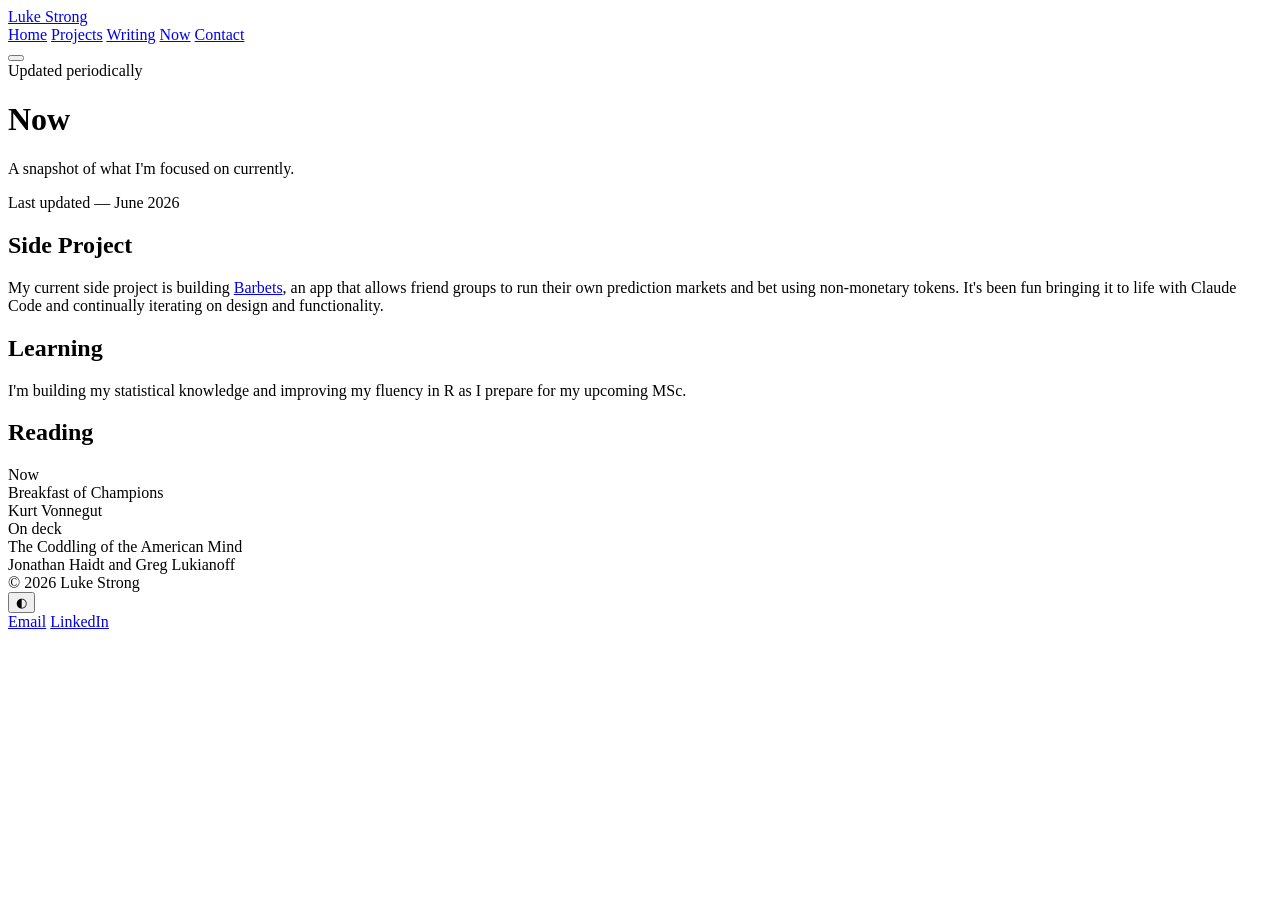
==== now.html @ 13938c28 "Updated what I'm currently working on at the moment" ====
<!DOCTYPE html>
<html lang="en" data-theme="dark">
<head>
  <meta charset="UTF-8" />
  <meta name="viewport" content="width=device-width, initial-scale=1.0" />
  <title>Now — Luke Strong</title>
  <meta name="description" content="What Luke Strong is working on right now — side projects, learning, and reading." />

  <link rel="preconnect" href="https://fonts.googleapis.com" />
  <link rel="preconnect" href="https://fonts.gstatic.com" crossorigin />
  <link href="https://fonts.googleapis.com/css2?family=Fraunces:opsz,wght@9..144,400;9..144,700&family=Source+Serif+4:ital,wght@0,400;0,600;1,400&family=JetBrains+Mono:wght@400;500;700&display=swap" rel="stylesheet" />

  <link rel="stylesheet" href="style.css" />
  <link rel="icon" type="image/svg+xml" href="assets/favicon.svg" />
</head>
<body>

  <nav>
    <div class="nav-inner">
      <a href="index.html" class="nav-name">Luke Strong</a>
      <div class="nav-links">
        <a href="index.html">Home</a>
        <a href="projects.html">Projects</a>
        <a href="writing.html">Writing</a>
        <a href="now.html" class="active">Now</a>
        <a href="contact.html">Contact</a>
      </div>
      <button class="nav-hamburger" id="navHamburger" aria-label="Open menu" aria-expanded="false">
        <span class="hamburger-line"></span>
        <span class="hamburger-line"></span>
        <span class="hamburger-line"></span>
      </button>
    </div>
  </nav>

  <main>
    <div class="container">

      <header class="page-header page-header--borderless">
        <span class="mono-label">Updated periodically</span>
        <h1>Now</h1>
        <p class="page-intro">
          A snapshot of what I'm focused on currently.
        </p>
      </header>

      <div class="now-body">

        <p class="now-meta">Last updated — June 2026</p>

        <section class="now-section">
          <h2>Side Project</h2>
          <p>
            My current side project is building <a href="https://mybarbets.com" target="_blank" rel="noopener noreferrer">Barbets</a>, an app that allows friend groups to run their own prediction markets and bet using non-monetary tokens. It's been fun bringing it to life with Claude Code and continually iterating on design and functionality.
          </p>
        </section>

        <section class="now-section">
          <h2>Learning</h2>
          <p>
            I'm building my statistical knowledge and improving my fluency in R as I
            prepare for my upcoming MSc.
          </p>
        </section>

        <section class="now-section">
          <h2>Reading</h2>

          <div class="now-book">
            <div class="now-book-label">Now</div>
            <div>
              <div class="now-book-title">Breakfast of Champions</div>
              <div class="now-book-author">Kurt Vonnegut</div>
            </div>
          </div>

          <div class="now-book">
            <div class="now-book-label">On deck</div>
            <div>
              <div class="now-book-title">The Coddling of the American Mind</div>
              <div class="now-book-author">Jonathan Haidt and Greg Lukianoff</div>
            </div>
          </div>
        </section>

      </div>
    </div>
  </main>

  <footer>
    <div class="footer-inner">
      <span class="footer-copy">© 2026 Luke Strong</span>
      <div class="footer-right">
        <button class="theme-toggle" id="themeToggle" aria-label="Toggle light/dark mode">◐</button>
        <div class="footer-links">
          <a href="mailto:lukestrong47@gmail.com">Email</a>
          <a href="https://linkedin.com/in/lukestro" target="_blank" rel="noopener">LinkedIn</a>
        </div>
      </div>
    </div>
  </footer>

  <script>
    const html = document.documentElement;
    const stored = localStorage.getItem('theme') || 'dark';
    html.setAttribute('data-theme', stored);

    const themeToggle = document.getElementById('themeToggle');
    themeToggle.textContent = stored === 'dark' ? '◐' : '◑';
    themeToggle.addEventListener('click', () => {
      const next = html.getAttribute('data-theme') === 'dark' ? 'light' : 'dark';
      html.setAttribute('data-theme', next);
      localStorage.setItem('theme', next);
      themeToggle.textContent = next === 'dark' ? '◐' : '◑';
    });

    const hamburger = document.getElementById('navHamburger');
    const navLinks = document.querySelector('.nav-links');
    hamburger.addEventListener('click', () => {
      const isOpen = navLinks.classList.toggle('is-open');
      hamburger.setAttribute('aria-expanded', String(isOpen));
      hamburger.classList.toggle('is-active', isOpen);
    });
    navLinks.querySelectorAll('a').forEach(a => {
      a.addEventListener('click', () => {
        navLinks.classList.remove('is-open');
        hamburger.setAttribute('aria-expanded', 'false');
        hamburger.classList.remove('is-active');
      });
    });
  </script>

</body>
</html>
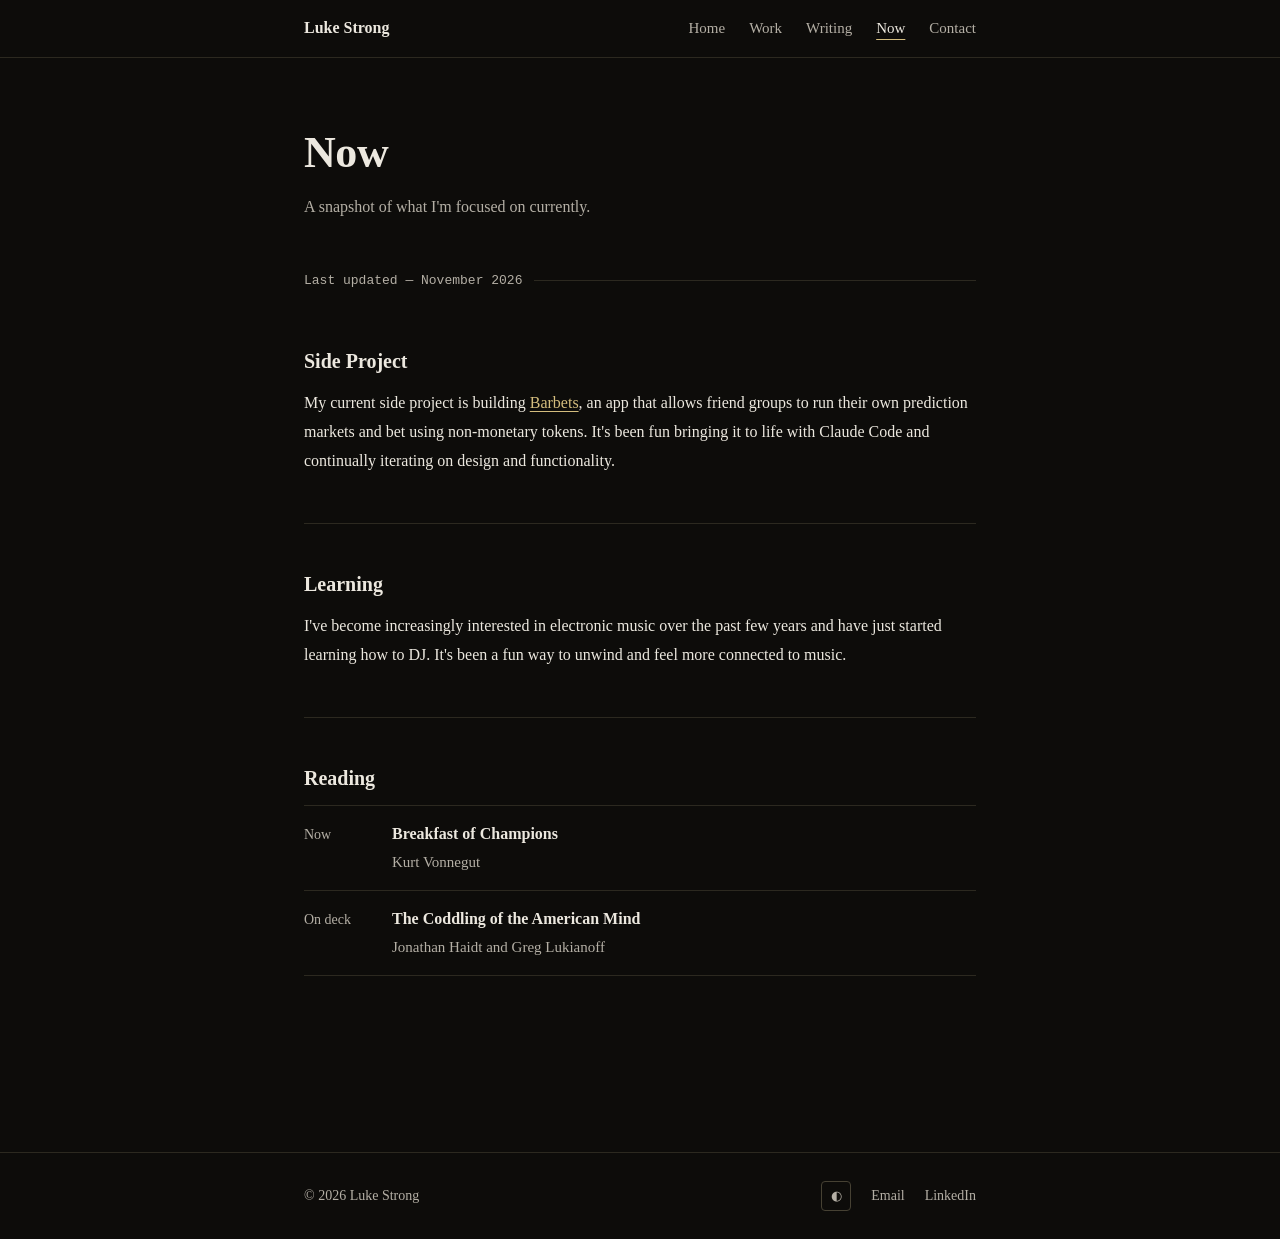
==== commit 703ec556: "Redesign site: CV-style Work page, publications, contrast and favicon - Rename Projects to Work with" ====
--- a/now.html
+++ b/now.html
@@ -11,7 +11,9 @@
   <link href="https://fonts.googleapis.com/css2?family=Fraunces:opsz,wght@9..144,400;9..144,700&family=Source+Serif+4:ital,wght@0,400;0,600;1,400&family=JetBrains+Mono:wght@400;500;700&display=swap" rel="stylesheet" />
 
   <link rel="stylesheet" href="style.css" />
+  <link rel="icon" href="favicon.ico" sizes="any" />
   <link rel="icon" type="image/svg+xml" href="assets/favicon.svg" />
+  <link rel="apple-touch-icon" href="assets/apple-touch-icon.png" />
 </head>
 <body>
 
@@ -20,7 +22,7 @@
       <a href="index.html" class="nav-name">Luke Strong</a>
       <div class="nav-links">
         <a href="index.html">Home</a>
-        <a href="projects.html">Projects</a>
+        <a href="work.html">Work</a>
         <a href="writing.html">Writing</a>
         <a href="now.html" class="active">Now</a>
         <a href="contact.html">Contact</a>
@@ -37,7 +39,6 @@
     <div class="container">
 
       <header class="page-header page-header--borderless">
-        <span class="mono-label">Updated periodically</span>
         <h1>Now</h1>
         <p class="page-intro">
           A snapshot of what I'm focused on currently.
@@ -46,7 +47,7 @@
 
       <div class="now-body">
 
-        <p class="now-meta">Last updated — June 2026</p>
+        <p class="now-meta">Last updated — November 2026</p>
 
         <section class="now-section">
           <h2>Side Project</h2>
@@ -58,8 +59,9 @@
         <section class="now-section">
           <h2>Learning</h2>
           <p>
-            I'm building my statistical knowledge and improving my fluency in R as I
-            prepare for my upcoming MSc.
+            I've become increasingly interested in electronic music over the past few
+            years and have just started learning how to DJ. It's been a fun way to unwind
+            and feel more connected to music.
           </p>
         </section>
 
--- a/style.css
+++ b/style.css
@@ -0,0 +1,992 @@
+/* =========================================
+   Luke Strong — Portfolio
+   ========================================= */
+
+/* ---- RESET ---- */
+*, *::before, *::after {
+  box-sizing: border-box;
+  margin: 0;
+  padding: 0;
+}
+
+/* ---- THEME VARIABLES ---- */
+:root {
+  --bg:            #0d0c0a;
+  --bg-card:       #16140f;
+  --text:          #ece8df;
+  --text-muted:    #b4afa5;   /* ~9:1 on bg */
+  --text-subtle:   #8f8a80;   /* ~5.5:1 on bg — still passes AA */
+  --accent:        #d4bd7e;
+  --border:        #2c2920;
+  --border-strong: #464133;
+  --max-width:     720px;
+
+  --font-display: 'Fraunces', Georgia, serif;
+  --font-body:    'Source Serif 4', Georgia, serif;
+  --font-mono:    'JetBrains Mono', 'SF Mono', 'Fira Code', monospace;
+
+  --ease: 0.18s ease;
+}
+
+[data-theme="light"] {
+  --bg:            #f5f2ea;
+  --bg-card:       #ece8dd;
+  --text:          #1c1a14;
+  --text-muted:    #4f4b43;
+  --text-subtle:   #69645a;
+  --accent:        #7a5e20;
+  --border:        #d9d4c7;
+  --border-strong: #b9b3a3;
+}
+
+/* ---- BASE ---- */
+html {
+  font-size: 16px;
+  scroll-behavior: smooth;
+}
+
+body {
+  background-color: var(--bg);
+  color: var(--text);
+  font-family: var(--font-body);
+  font-size: 1.0625rem;
+  line-height: 1.78;
+  -webkit-font-smoothing: antialiased;
+  -moz-osx-font-smoothing: grayscale;
+  transition: background-color var(--ease), color var(--ease);
+  display: flex;
+  flex-direction: column;
+  min-height: 100vh;
+}
+
+/* ---- TYPOGRAPHY ---- */
+h1 {
+  font-family: var(--font-display);
+  font-weight: 700;
+  line-height: 1.1;
+  letter-spacing: -0.01em;
+  font-size: clamp(2.25rem, 6vw, 3.5rem);
+}
+
+h2 {
+  font-family: var(--font-display);
+  font-weight: 700;
+  font-size: 1.375rem;
+  line-height: 1.25;
+}
+
+p {
+  margin-bottom: 1.25rem;
+}
+
+p:last-child {
+  margin-bottom: 0;
+}
+
+a {
+  color: inherit;
+  text-decoration: underline;
+  text-decoration-color: var(--border-strong);
+  text-underline-offset: 3px;
+  transition: text-decoration-color var(--ease), color var(--ease);
+}
+
+a:hover {
+  text-decoration-color: var(--accent);
+}
+
+/* Links inside running text — clearly marked as links */
+.home-about a,
+.now-section p a,
+.page-intro a,
+.cv-org a {
+  color: var(--accent);
+  text-decoration-color: currentColor;
+  text-decoration-thickness: 1px;
+}
+
+.home-about a:hover,
+.now-section p a:hover,
+.page-intro a:hover,
+.cv-org a:hover {
+  color: var(--text);
+}
+
+strong {
+  font-weight: 600;
+}
+
+:focus-visible {
+  outline: 2px solid var(--accent);
+  outline-offset: 3px;
+}
+
+/* ---- LAYOUT ---- */
+.container {
+  max-width: var(--max-width);
+  margin: 0 auto;
+  padding: 0 1.5rem;
+}
+
+main {
+  flex: 1;
+  padding-top: 57px;
+}
+
+/* ---- NAV ---- */
+nav {
+  position: fixed;
+  top: 0;
+  left: 0;
+  right: 0;
+  z-index: 100;
+  background: var(--bg);
+  border-bottom: 1px solid var(--border);
+  transition: background-color var(--ease), border-color var(--ease);
+}
+
+.nav-inner {
+  max-width: var(--max-width);
+  margin: 0 auto;
+  padding: 0 1.5rem;
+  height: 57px;
+  display: flex;
+  align-items: center;
+  justify-content: space-between;
+  gap: 1rem;
+}
+
+.nav-name {
+  font-family: var(--font-display);
+  font-weight: 700;
+  font-size: 1rem;
+  text-decoration: none;
+  color: var(--text);
+  white-space: nowrap;
+  flex-shrink: 0;
+}
+
+.nav-links {
+  display: flex;
+  align-items: center;
+  gap: 1.5rem;
+}
+
+.nav-links a {
+  font-family: var(--font-body);
+  font-size: 0.9375rem;
+  text-decoration: none;
+  color: var(--text-muted);
+  transition: color var(--ease);
+  white-space: nowrap;
+}
+
+.nav-links a:hover,
+.nav-links a.active {
+  color: var(--text);
+}
+
+.nav-links a.active {
+  text-decoration: underline;
+  text-decoration-color: var(--accent);
+  text-underline-offset: 6px;
+}
+
+/* Theme toggle — lives in footer */
+.theme-toggle {
+  background: none;
+  border: 1px solid var(--border-strong);
+  cursor: pointer;
+  color: var(--text-muted);
+  font-size: 0.8125rem;
+  width: 30px;
+  height: 30px;
+  border-radius: 4px;
+  display: flex;
+  align-items: center;
+  justify-content: center;
+  transition: color var(--ease), border-color var(--ease);
+  flex-shrink: 0;
+  font-family: var(--font-mono);
+}
+
+.theme-toggle:hover {
+  color: var(--text);
+  border-color: var(--text-muted);
+}
+
+/* Hamburger — visible on mobile only */
+.nav-hamburger {
+  display: none;
+  flex-direction: column;
+  justify-content: center;
+  align-items: center;
+  gap: 5px;
+  background: none;
+  border: none;
+  cursor: pointer;
+  padding: 4px;
+  flex-shrink: 0;
+}
+
+.hamburger-line {
+  display: block;
+  width: 18px;
+  height: 1.5px;
+  background: var(--text-muted);
+  transition: transform 0.2s ease, opacity 0.2s ease;
+}
+
+.nav-hamburger.is-active .hamburger-line:nth-child(1) {
+  transform: translateY(6.5px) rotate(45deg);
+}
+.nav-hamburger.is-active .hamburger-line:nth-child(2) {
+  opacity: 0;
+}
+.nav-hamburger.is-active .hamburger-line:nth-child(3) {
+  transform: translateY(-6.5px) rotate(-45deg);
+}
+
+/* ---- PAGE HEADER (shared) ---- */
+.page-header {
+  padding: 4.5rem 0 3rem;
+  border-bottom: 1px solid var(--border);
+  margin-bottom: 3.5rem;
+}
+
+.page-header--borderless {
+  border-bottom: none;
+  margin-bottom: 0;
+}
+
+.page-header h1 {
+  font-size: clamp(2rem, 4.5vw, 2.75rem);
+}
+
+.page-intro {
+  font-size: 1rem;
+  color: var(--text-muted);
+  margin-top: 1rem;
+  margin-bottom: 0;
+  line-height: 1.75;
+  max-width: 34rem;
+}
+
+/* Section heading shared by Home, Work and Writing */
+.section-title {
+  font-family: var(--font-display);
+  font-size: 1.375rem;
+  font-weight: 700;
+  color: var(--text);
+  margin-bottom: 1.25rem;
+}
+
+/* Button-style link */
+.output-link {
+  display: inline-flex;
+  align-items: center;
+  gap: 0.625rem;
+  font-family: var(--font-body);
+  font-size: 0.9375rem;
+  font-weight: 600;
+  text-decoration: none;
+  color: var(--text);
+  border: 1px solid var(--border-strong);
+  border-radius: 3px;
+  padding: 0.625rem 1.125rem;
+  transition: border-color var(--ease), color var(--ease);
+}
+
+.output-link:hover {
+  border-color: var(--accent);
+  color: var(--accent);
+  text-decoration: none;
+}
+
+.output-link--primary {
+  background: var(--accent);
+  border-color: var(--accent);
+  color: var(--bg);
+}
+
+.output-link--primary:hover {
+  background: transparent;
+  color: var(--accent);
+}
+
+.link-row {
+  display: flex;
+  flex-wrap: wrap;
+  gap: 0.75rem;
+  align-items: center;
+}
+
+/* ==============================================
+   HOME PAGE
+   ============================================== */
+.home-hero {
+  padding: 4.5rem 0 3.5rem;
+  border-bottom: 1px solid var(--border);
+}
+
+.home-about {
+  padding: 3.5rem 0;
+}
+
+.home-about p {
+  font-size: 1.0625rem;
+  color: var(--text);
+  line-height: 1.82;
+}
+
+.home-divider {
+  border: none;
+  border-top: 1px solid var(--border);
+  margin: 0 0 3.5rem;
+}
+
+/* ---- VALUES ---- */
+.home-values,
+.home-education {
+  margin-bottom: 3.5rem;
+}
+
+.values-list {
+  list-style: none;
+}
+
+.values-list li {
+  padding: 1.5rem 0;
+  border-top: 1px solid var(--border);
+}
+
+.values-list li:last-child {
+  border-bottom: 1px solid var(--border);
+}
+
+.value-statement {
+  font-family: var(--font-body);
+  font-size: 1rem;
+  font-weight: 600;
+  line-height: 1.45;
+  color: var(--text);
+  margin-bottom: 0.2rem;
+}
+
+.value-desc {
+  font-size: 1rem;
+  line-height: 1.75;
+  color: var(--text-muted);
+  margin: 0;
+}
+
+/* ---- EDUCATION ---- */
+.edu-list {
+  list-style: none;
+}
+
+.edu-item {
+  display: grid;
+  grid-template-columns: 80px 1fr;
+  gap: 1.25rem;
+  align-items: baseline;
+  padding: 1rem 0;
+  border-top: 1px solid var(--border);
+}
+
+.edu-item:last-child {
+  border-bottom: 1px solid var(--border);
+}
+
+.edu-year {
+  font-family: var(--font-mono);
+  font-size: 0.8125rem;
+  color: var(--text-muted);
+}
+
+.edu-school {
+  font-size: 1rem;
+  font-weight: 600;
+  color: var(--text);
+  margin-bottom: 0.1rem;
+}
+
+.edu-degree {
+  font-size: 0.9375rem;
+  color: var(--text-muted);
+}
+
+/* ---- RECOGNITION ---- */
+.home-recognition {
+  padding-bottom: 5rem;
+}
+
+.recognition-list {
+  list-style: none;
+  display: flex;
+  flex-direction: column;
+  gap: 1rem;
+}
+
+.recognition-list li {
+  display: grid;
+  grid-template-columns: 80px 1fr;
+  gap: 1.25rem;
+  align-items: baseline;
+  font-size: 1rem;
+  line-height: 1.6;
+}
+
+.recognition-list i {
+  color: var(--text-muted);
+}
+
+.recognition-year {
+  font-family: var(--font-mono);
+  font-size: 0.8125rem;
+  color: var(--text-muted);
+}
+
+/* ==============================================
+   WORK PAGE — CV layout
+   ============================================== */
+.cv {
+  padding-bottom: 5rem;
+}
+
+.cv-entry {
+  padding: 2.5rem 0;
+  border-top: 1px solid var(--border);
+}
+
+.cv-entry:first-of-type {
+  border-top: none;
+  padding-top: 0;
+}
+
+.cv-head {
+  display: flex;
+  justify-content: space-between;
+  align-items: baseline;
+  flex-wrap: wrap;
+  gap: 0.25rem 1.5rem;
+}
+
+.cv-date {
+  font-family: var(--font-mono);
+  font-size: 0.8125rem;
+  color: var(--text-muted);
+  white-space: nowrap;
+}
+
+.cv-role {
+  font-family: var(--font-display);
+  font-size: 1.3125rem;
+  font-weight: 700;
+  line-height: 1.3;
+  color: var(--text);
+}
+
+.cv-org {
+  font-size: 1rem;
+  color: var(--accent);
+  margin-top: 0.15rem;
+}
+
+.cv-summary {
+  font-size: 1rem;
+  color: var(--text-muted);
+  margin-top: 0.875rem;
+  line-height: 1.75;
+}
+
+.cv-projects {
+  margin-top: 1.5rem;
+  border-top: 1px solid var(--border);
+}
+
+/* Project row status / link */
+.project-row-name {
+  font-size: 1rem;
+  font-weight: 600;
+  color: var(--text);
+  line-height: 1.45;
+  transition: color var(--ease);
+}
+
+/* Deliverable: gold text link; the chevron on the left is the only expand control */
+.deliverable-link {
+  flex-shrink: 0;
+  font-family: var(--font-body);
+  font-size: 0.875rem;
+  font-weight: 600;
+  color: var(--accent);
+  text-decoration: underline;
+  text-decoration-color: transparent;
+  text-underline-offset: 3px;
+  white-space: nowrap;
+  transition: text-decoration-color var(--ease);
+}
+
+.deliverable-link:hover {
+  text-decoration-color: currentColor;
+}
+
+.coming-soon {
+  flex-shrink: 0;
+  font-size: 0.875rem;
+  font-style: italic;
+  color: var(--text-muted);
+  white-space: nowrap;
+}
+
+/* ---- ACCORDION ---- */
+.accordion-item {
+  border-bottom: 1px solid var(--border);
+}
+
+.accordion-head {
+  display: flex;
+  align-items: center;
+  gap: 1.25rem;
+}
+
+/* The whole left side (chevron + name) toggles the details */
+.accordion-trigger {
+  display: flex;
+  align-items: center;
+  gap: 0.75rem;
+  flex: 1;
+  min-width: 0;
+  background: none;
+  border: none;
+  cursor: pointer;
+  padding: 0.95rem 0;
+  color: var(--text);
+  font-family: inherit;
+  text-align: left;
+}
+
+.accordion-trigger:hover .project-row-name {
+  color: var(--accent);
+}
+
+/* Chevron: points right when closed, down when open */
+.accordion-icon {
+  flex-shrink: 0;
+  width: 7px;
+  height: 7px;
+  border-right: 2px solid var(--text-muted);
+  border-bottom: 2px solid var(--text-muted);
+  transform: rotate(-45deg);
+  margin-right: 0.15rem;
+  transition: transform var(--ease), border-color var(--ease);
+}
+
+.accordion-trigger:hover .accordion-icon {
+  border-color: var(--accent);
+}
+
+.accordion-trigger[aria-expanded="true"] .accordion-icon {
+  transform: rotate(45deg);
+  border-color: var(--accent);
+}
+
+.accordion-body {
+  padding: 0.25rem 0 1.75rem 1.4rem;
+  display: flex;
+  flex-direction: column;
+  gap: 1.25rem;
+}
+
+/* Prose blocks inside accordion body */
+.prose-block {
+  display: flex;
+  flex-direction: column;
+  padding-left: 1rem;
+  border-left: 2px solid var(--border-strong);
+}
+
+.prose-label {
+  font-family: var(--font-body);
+  font-size: 0.9375rem;
+  font-weight: 600;
+  color: var(--accent);
+  margin-bottom: 0.25rem;
+}
+
+.prose-block p {
+  font-size: 0.9375rem;
+  line-height: 1.8;
+  color: var(--text);
+  margin-bottom: 0;
+}
+
+.learned-list {
+  list-style: decimal;
+  padding-left: 1.25rem;
+  font-size: 0.9375rem;
+  line-height: 1.8;
+  color: var(--text);
+  margin: 0;
+  display: flex;
+  flex-direction: column;
+  gap: 0.4rem;
+}
+
+/* ==============================================
+   WRITING PAGE
+   ============================================== */
+.writing-body {
+  padding-bottom: 5rem;
+}
+
+.writing-section {
+  margin-bottom: 4rem;
+}
+
+.writing-section .section-title {
+  padding-bottom: 0.875rem;
+  border-bottom: 1px solid var(--border);
+  margin-bottom: 1.75rem;
+}
+
+/* Dissertation entry */
+.dissertation-title {
+  font-family: var(--font-display);
+  font-size: 1.25rem;
+  font-weight: 700;
+  margin-bottom: 0.35rem;
+  line-height: 1.3;
+}
+
+.dissertation-meta {
+  font-size: 0.9375rem;
+  color: var(--text-muted);
+  margin-bottom: 1rem;
+}
+
+.dissertation-desc {
+  font-size: 1rem;
+  color: var(--text);
+  line-height: 1.8;
+  margin-bottom: 1.5rem;
+}
+
+/* Publications list */
+.pub-list {
+  list-style: none;
+}
+
+.pub-item {
+  display: grid;
+  grid-template-columns: 3.5rem 1fr;
+  gap: 1.25rem;
+  padding: 1.25rem 0;
+  border-top: 1px solid var(--border);
+}
+
+.pub-item:first-child {
+  border-top: none;
+  padding-top: 0;
+}
+
+.pub-year {
+  font-family: var(--font-mono);
+  font-size: 0.8125rem;
+  color: var(--text-muted);
+  padding-top: 0.2rem;
+}
+
+.pub-title {
+  font-size: 1.0625rem;
+  font-weight: 600;
+  line-height: 1.45;
+  color: var(--text);
+  text-decoration: none;
+}
+
+a.pub-title:hover {
+  color: var(--accent);
+}
+
+.pub-meta {
+  font-size: 0.9375rem;
+  color: var(--text-muted);
+  margin-top: 0.2rem;
+}
+
+/* Essays block */
+.substack-block {
+  border: 1px dashed var(--border-strong);
+  padding: 2.5rem;
+  text-align: center;
+  display: flex;
+  flex-direction: column;
+  align-items: center;
+  gap: 0.5rem;
+}
+
+.substack-block-label {
+  font-size: 1rem;
+  font-weight: 600;
+  color: var(--text);
+}
+
+.substack-block-text {
+  font-size: 1rem;
+  color: var(--text-muted);
+  margin: 0;
+  max-width: 360px;
+  line-height: 1.7;
+}
+
+/* ==============================================
+   NOW PAGE
+   ============================================== */
+.now-body {
+  padding-bottom: 5rem;
+}
+
+.now-meta {
+  font-family: var(--font-mono);
+  font-size: 0.8125rem;
+  color: var(--text-muted);
+  margin-bottom: 3.5rem;
+  display: flex;
+  align-items: center;
+  gap: 0.75rem;
+}
+
+.now-meta::after {
+  content: '';
+  flex: 1;
+  height: 1px;
+  background: var(--border);
+}
+
+.now-section {
+  margin-bottom: 3rem;
+  padding-bottom: 3rem;
+  border-bottom: 1px solid var(--border);
+}
+
+.now-section:last-child {
+  border-bottom: none;
+}
+
+.now-section h2 {
+  font-size: 1.25rem;
+  margin-bottom: 0.875rem;
+}
+
+.now-section p {
+  font-size: 1rem;
+  color: var(--text);
+  line-height: 1.82;
+}
+
+.now-section .link-row {
+  margin-top: 1.25rem;
+}
+
+.now-book {
+  display: grid;
+  grid-template-columns: 72px 1fr;
+  gap: 1rem;
+  align-items: baseline;
+  padding: 0.875rem 0;
+  border-top: 1px solid var(--border);
+}
+
+.now-book:last-child {
+  border-bottom: 1px solid var(--border);
+}
+
+.now-book-label {
+  font-size: 0.875rem;
+  color: var(--text-muted);
+}
+
+.now-book-title {
+  font-size: 1rem;
+  font-weight: 600;
+  color: var(--text);
+}
+
+.now-book-author {
+  font-size: 0.9375rem;
+  color: var(--text-muted);
+  margin-top: 0.05rem;
+}
+
+/* ==============================================
+   CONTACT PAGE
+   ============================================== */
+.contact-body {
+  padding-bottom: 5rem;
+}
+
+.contact-links {
+  display: flex;
+  flex-direction: column;
+}
+
+.contact-link {
+  display: grid;
+  grid-template-columns: 90px 1fr;
+  gap: 1.5rem;
+  align-items: center;
+  padding: 1.375rem 0;
+  border-top: 1px solid var(--border);
+  text-decoration: none;
+  color: var(--text);
+  transition: color var(--ease);
+}
+
+.contact-link:last-child {
+  border-bottom: 1px solid var(--border);
+}
+
+.contact-link:hover {
+  color: var(--accent);
+  text-decoration: none;
+}
+
+.contact-link-label {
+  font-size: 0.9375rem;
+  color: var(--text-muted);
+  transition: color var(--ease);
+}
+
+.contact-link:hover .contact-link-label {
+  color: var(--accent);
+}
+
+.contact-link-value {
+  font-family: var(--font-body);
+  font-size: 1.0625rem;
+}
+
+/* ==============================================
+   FOOTER
+   ============================================== */
+footer {
+  border-top: 1px solid var(--border);
+  padding: 1.75rem 0;
+  transition: border-color var(--ease);
+}
+
+.footer-inner {
+  max-width: var(--max-width);
+  margin: 0 auto;
+  padding: 0 1.5rem;
+  display: flex;
+  justify-content: space-between;
+  align-items: center;
+}
+
+.footer-copy {
+  font-size: 0.875rem;
+  color: var(--text-muted);
+}
+
+.footer-right {
+  display: flex;
+  align-items: center;
+  gap: 1.25rem;
+}
+
+.footer-links {
+  display: flex;
+  gap: 1.25rem;
+}
+
+.footer-links a {
+  font-size: 0.875rem;
+  color: var(--text-muted);
+  text-decoration: none;
+  transition: color var(--ease);
+}
+
+.footer-links a:hover {
+  color: var(--text);
+}
+
+/* ==============================================
+   RESPONSIVE
+   ============================================== */
+@media (max-width: 640px) {
+  .nav-hamburger {
+    display: flex;
+  }
+
+  .nav-links {
+    display: none;
+    position: fixed;
+    top: 57px;
+    left: 0;
+    right: 0;
+    background: var(--bg);
+    border-bottom: 1px solid var(--border);
+    flex-direction: column;
+    align-items: stretch;
+    gap: 0;
+    padding: 0 1.5rem;
+    z-index: 99;
+  }
+
+  .nav-links.is-open {
+    display: flex;
+  }
+
+  .nav-links a {
+    font-size: 1rem;
+    padding: 0.875rem 0;
+    border-bottom: 1px solid var(--border);
+  }
+
+  .nav-links a.active {
+    text-decoration: none;
+    color: var(--accent);
+  }
+
+  .nav-links a:last-child {
+    border-bottom: none;
+  }
+
+}
+
+@media (max-width: 500px) {
+  .contact-link,
+  .edu-item,
+  .recognition-list li {
+    grid-template-columns: 64px 1fr;
+    gap: 0.875rem;
+  }
+
+  .pub-item {
+    grid-template-columns: 1fr;
+    gap: 0.25rem;
+  }
+
+  h1 {
+    font-size: 2rem;
+  }
+
+  /* Deliverable drops below the project name, lined up with it */
+  .accordion-head {
+    flex-wrap: wrap;
+    row-gap: 0;
+  }
+
+  .accordion-trigger {
+    flex-basis: 100%;
+    padding-bottom: 0.5rem;
+  }
+
+  .deliverable-link,
+  .coming-soon {
+    margin: 0 0 0.95rem 1.4rem;
+  }
+}
